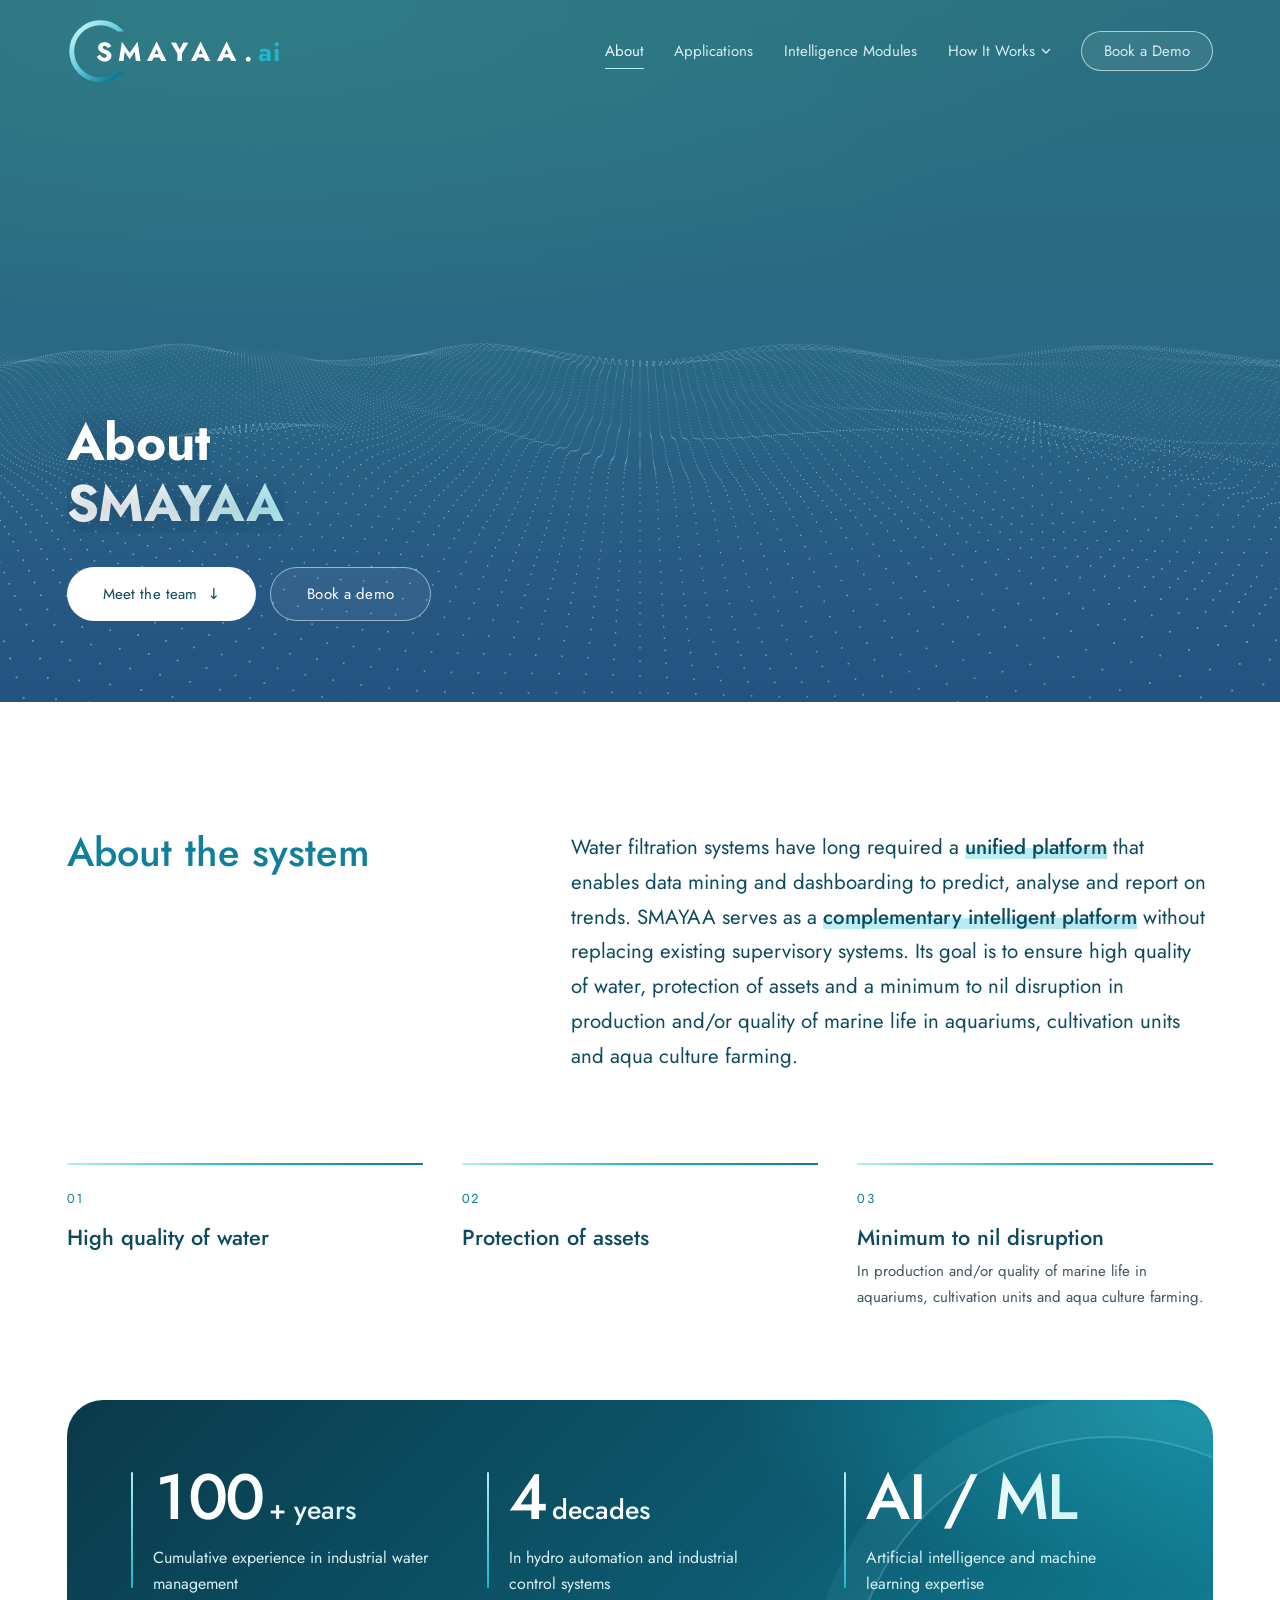
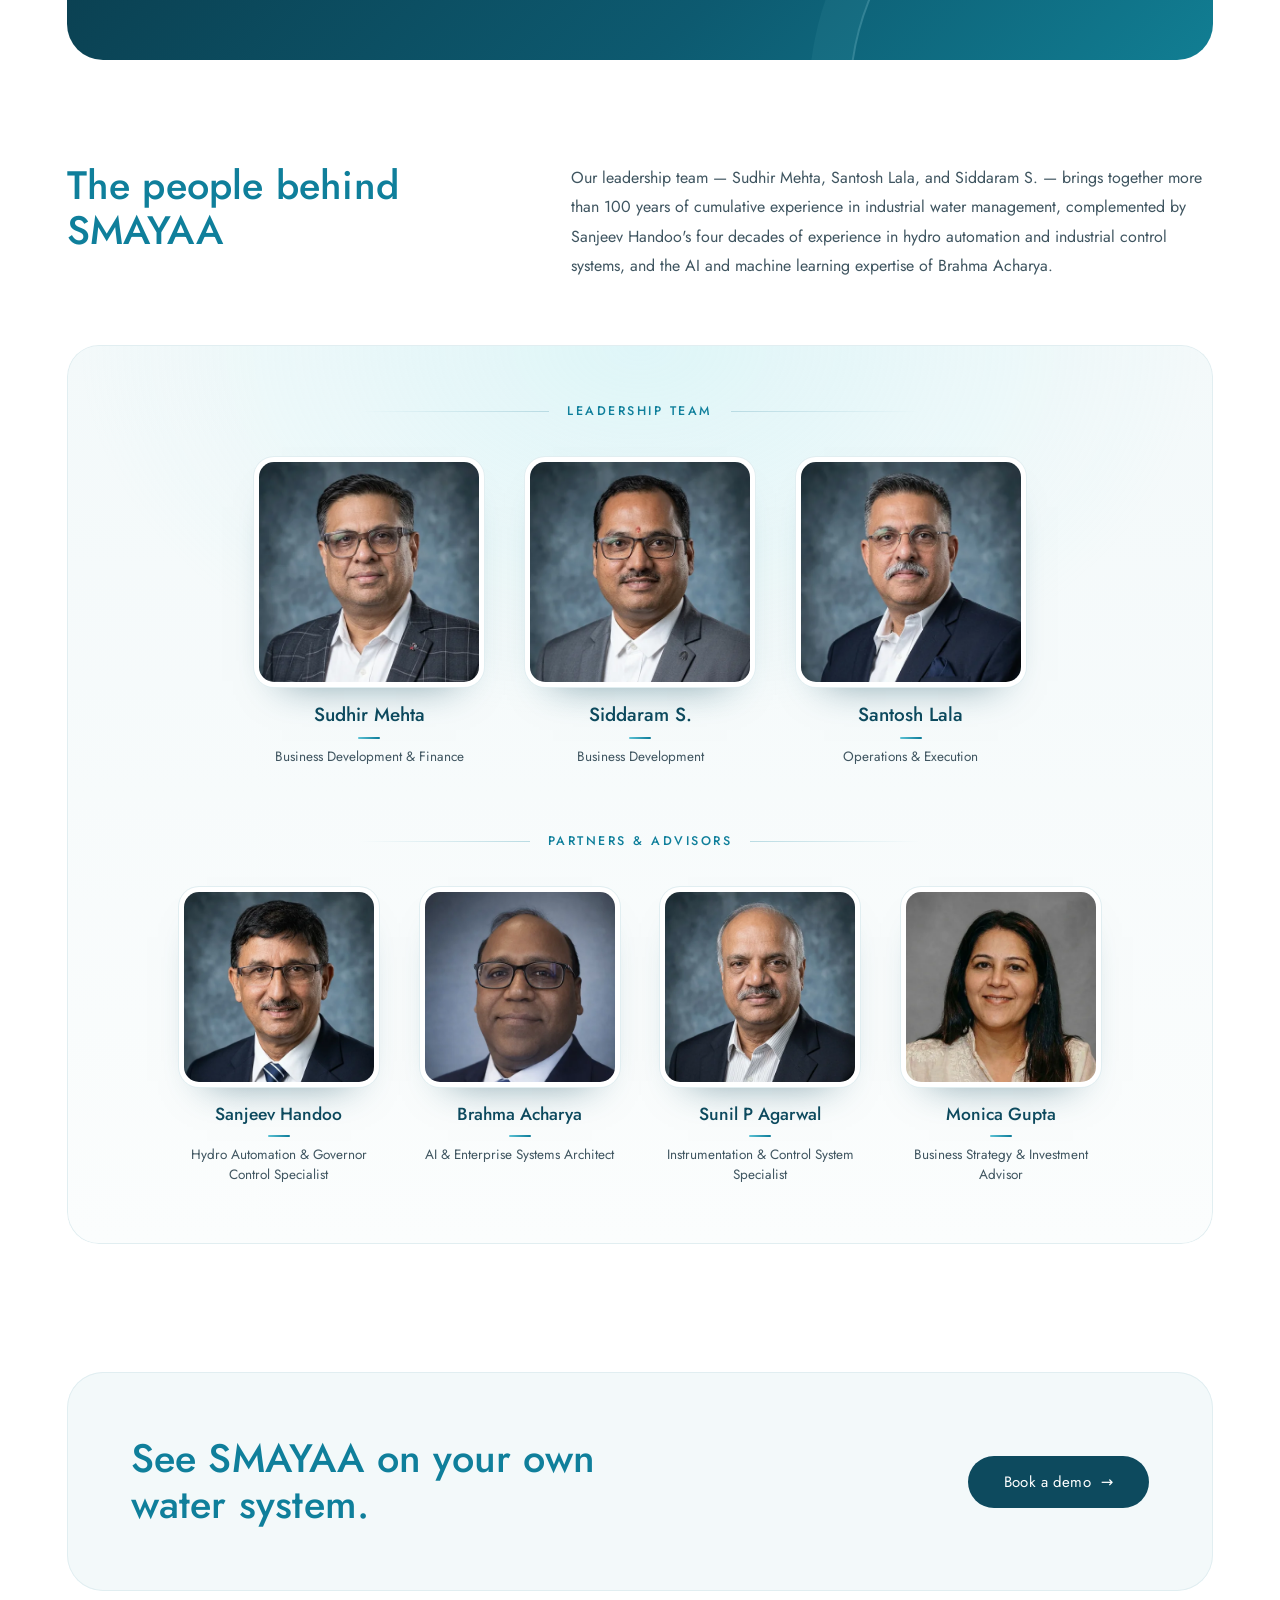
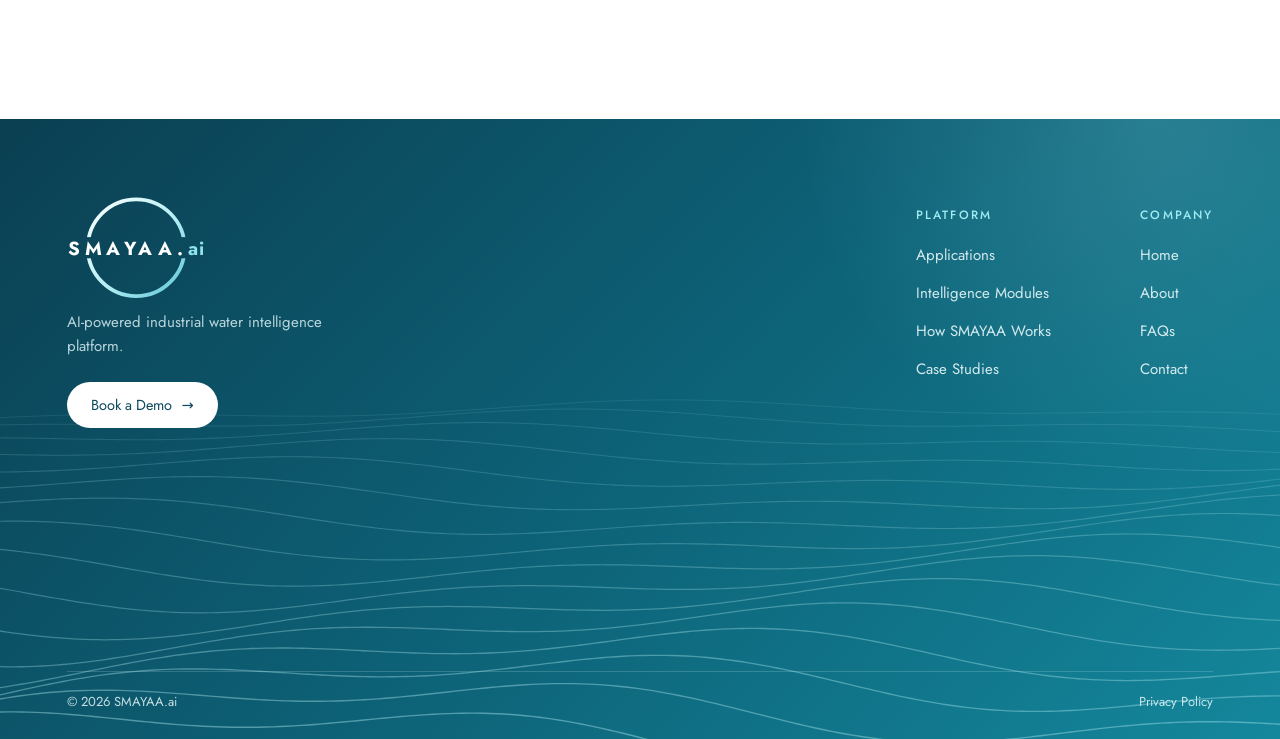
==== about.html @ 4ec18bd5 "Launch the full SMAYAA.ai website Replaces the coming-soon page with the full site: Home, About, App" ====
<!doctype html>
<html lang="en">
<head>
<meta charset="utf-8">
<meta name="viewport" content="width=device-width, initial-scale=1, viewport-fit=cover">
<title>About | The System And The People Behind SMAYAA | SMAYAA.ai</title>
<meta name="description" content="SMAYAA is a complementary intelligent platform for water systems, built by a team with more than 100 years of cumulative experience in industrial water management, four decades in hydro automation and industrial control, and AI and machine learning expertise.">
<meta name="robots" content="index, follow, max-image-preview:large">
<link rel="canonical" href="https://smayaa.ai/about">
<meta name="theme-color" content="#0d4a5e">
<meta property="og:type" content="website">
<meta property="og:site_name" content="SMAYAA.ai">
<meta property="og:title" content="About SMAYAA.ai | The System And The People Behind It">
<meta property="og:description" content="A complementary intelligent platform for water systems, and the team behind it.">
<meta property="og:url" content="https://smayaa.ai/about">
<meta name="twitter:card" content="summary_large_image">
<meta name="twitter:title" content="About SMAYAA.ai | The System And The People Behind It">
<meta name="twitter:description" content="A complementary intelligent platform for water systems, and the team behind it.">
<link rel="icon" href="data:image/svg+xml,%3Csvg xmlns='http://www.w3.org/2000/svg' viewBox='0 0 64 64'%3E%3Cdefs%3E%3ClinearGradient id='g' x1='0' y1='0' x2='1' y2='1'%3E%3Cstop offset='0' stop-color='%23b3eef3'/%3E%3Cstop offset='.5' stop-color='%235cc4d6'/%3E%3Cstop offset='1' stop-color='%230b7a98'/%3E%3C/linearGradient%3E%3C/defs%3E%3Ccircle cx='32' cy='32' r='26' fill='none' stroke='url(%23g)' stroke-width='8'/%3E%3C/svg%3E">
<link rel="preconnect" href="https://fonts.googleapis.com">
<link rel="preconnect" href="https://fonts.gstatic.com" crossorigin>
<link rel="stylesheet" href="https://fonts.googleapis.com/css2?family=Jost:wght@400;500;600&display=swap">
<script>document.documentElement.classList.add('js');</script>
<script type="application/ld+json">
{"@context":"https://schema.org","@graph":[
 {"@type":"WebPage","@id":"https://smayaa.ai/about","url":"https://smayaa.ai/about",
  "name":"About | SMAYAA.ai","isPartOf":{"@id":"https://smayaa.ai/#site"}},
 {"@type":"BreadcrumbList","itemListElement":[
  {"@type":"ListItem","position":1,"name":"Home","item":"https://smayaa.ai/"},
  {"@type":"ListItem","position":2,"name":"About","item":"https://smayaa.ai/about"}]}
]}
</script>
<link rel="stylesheet" href="assets/site.css?v=d2b06b60">
<style>
.btn-light{background:#fff;color:var(--deep)}
.btn-light:hover{color:#fff}
.btn-ghost{background:rgba(255,255,255,.06);border:1px solid rgba(232,247,249,.55);-webkit-backdrop-filter:blur(8px);backdrop-filter:blur(8px)}
.btn-ghost::before{background:rgba(255,255,255,.14)}

/* ---------- hero ---------- */
.hero-sub{height:clamp(560px,78vh,760px);max-height:none}
.hero-sub .wrap{padding-bottom:clamp(56px,9vh,110px)}
.hero-sub h1{font-size:clamp(34px,4vw,64px);line-height:1.18}
.hero-sub h1 .w{display:block;width:max-content;max-width:100%}
.hero-sub h1 .w:nth-child(2) span{background:linear-gradient(90deg,#fff 30%,#b3eef3);-webkit-background-clip:text;background-clip:text;color:transparent}
.hero-sub h1 .w>span,.hero-sub .rise{animation:lineUp 1s var(--ease) both}
.hero-sub h1 .w:nth-child(2)>span{animation-delay:.08s}
.hero-sub .rise{animation-name:riseIn}
@keyframes lineUp{from{transform:translateY(105%)}to{transform:none}}
@keyframes riseIn{from{opacity:0;transform:translateY(16px)}to{opacity:1;transform:none}}
.hero-act{display:flex;flex-wrap:wrap;gap:14px;margin-top:34px;pointer-events:auto;animation-delay:.3s!important}

/* key phrases: a soft highlighter sweeps in once the text is on screen */
.hl{background:linear-gradient(90deg,rgba(179,238,243,.85),rgba(92,196,214,.45)) no-repeat 0 88%/0% 38%;transition:background-size 1.1s var(--ease) .45s;color:var(--deep);font-weight:500}
.rv.in .hl,html:not(.js) .hl{background-size:100% 38%}

/* ---------- about the system ---------- */
.ab{padding:clamp(80px,10vw,150px) 0 clamp(60px,7vw,110px)}
.ab-top{display:grid;grid-template-columns:minmax(0,.8fr) minmax(0,1.2fr);gap:clamp(28px,6vw,110px);align-items:start}
.ab-top h2{margin:0}
.ab-lead{margin:0;font-size:clamp(19px,1.6vw,25px);line-height:1.7;color:var(--deep)}
.goals{display:grid;grid-template-columns:repeat(3,minmax(0,1fr));gap:clamp(18px,3vw,48px);list-style:none;margin:clamp(56px,7vw,100px) 0 0;padding:0}
.goal{position:relative;padding-top:26px}
.goal::before,.goal::after{content:"";position:absolute;left:0;right:0;top:0;height:1.5px;background:#dcecef}
.goal::after{background:linear-gradient(90deg,#b3eef3,#1fb6cb,#0b7a98);transform:scaleX(0);transform-origin:left;transition:transform 1.2s var(--ease) .2s}
.goal.in::after,html:not(.js) .goal::after{transform:none}
.goal .n{display:block;font-size:13px;letter-spacing:.14em;color:var(--teal);margin-bottom:14px;font-variant-numeric:tabular-nums}
.goal h3{margin:0 0 8px;font-size:clamp(20px,1.7vw,26px);font-weight:500;color:var(--deep);line-height:1.25}
.goal p{margin:0;color:var(--muted);line-height:1.7;font-size:15px}
.goals .goal:nth-child(2){transition-delay:.12s}.goals .goal:nth-child(3){transition-delay:.24s}
.goals .goal:nth-child(2)::after{transition-delay:.32s}.goals .goal:nth-child(3)::after{transition-delay:.44s}

/* ---------- experience band ---------- */
.xb{padding:0 0 clamp(70px,8vw,120px)}
.xb-box{position:relative;overflow:hidden;isolation:isolate;border-radius:36px;padding:clamp(36px,5vw,72px);color:#fff;display:grid;grid-template-columns:repeat(3,minmax(0,1fr));gap:36px clamp(24px,4vw,64px);
  background:radial-gradient(70% 120% at 100% 0%,rgba(31,182,203,.5),transparent 60%),linear-gradient(135deg,#0a3a4a,#0d5a70 60%,#117e93)}
.xb-box::after{content:"";position:absolute;z-index:-1;width:520px;aspect-ratio:1;right:-160px;bottom:-300px;border-radius:50%;border:2px solid rgba(179,238,243,.22);box-shadow:0 0 0 40px rgba(179,238,243,.05)}
.xs{position:relative;padding-left:22px}
.xs::before{content:"";position:absolute;left:0;top:8px;bottom:8px;width:2px;border-radius:2px;background:linear-gradient(180deg,#b3eef3,#1fb6cb)}
.xs b{display:block;font-size:clamp(44px,5vw,76px);line-height:1.05;font-weight:500;letter-spacing:-.02em;font-variant-numeric:tabular-nums;
  background:linear-gradient(90deg,#fff 30%,#b3eef3);-webkit-background-clip:text;background-clip:text;color:transparent}
.xs b small{font-size:.42em;margin-left:6px;letter-spacing:0}
.xs>span{display:block;margin-top:14px;color:#d6f2f6;line-height:1.6;max-width:28ch}
.xb-box .xs:nth-child(2){transition-delay:.12s}.xb-box .xs:nth-child(3){transition-delay:.24s}

/* ---------- people ---------- */
.pp{padding:0 0 clamp(80px,10vw,140px)}
.pp-top{display:grid;grid-template-columns:minmax(0,.8fr) minmax(0,1.2fr);gap:clamp(28px,6vw,110px);align-items:start;margin-bottom:clamp(44px,5vw,72px)}
.pp-top h2{margin:0}
.pp-top p{margin:0;font-size:clamp(16px,1.25vw,19px);line-height:1.85;color:var(--muted)}
/* people: one soft panel, centred groups; leadership a touch larger than partners */
.tpanel{position:relative;overflow:hidden;padding:clamp(36px,4.4vw,64px) clamp(18px,3vw,48px) clamp(40px,4.6vw,68px);border-radius:32px;
  background:radial-gradient(70% 60% at 50% 0%,rgba(179,238,243,.32),transparent 70%),linear-gradient(180deg,#f3f9fa,#fbfdfd);box-shadow:inset 0 0 0 1px #e1eef1}
.tgroup+.tgroup{margin-top:clamp(44px,5vw,72px)}
.tg-h{display:flex;align-items:center;justify-content:center;gap:18px;margin:0 auto clamp(26px,2.8vw,38px);max-width:560px;font-size:12.5px;font-weight:500;letter-spacing:.2em;text-transform:uppercase;color:var(--teal)}
.tg-h::before,.tg-h::after{content:"";flex:1;height:1px;background:linear-gradient(90deg,transparent,#b9dbe3)}
.tg-h::after{background:linear-gradient(90deg,#b9dbe3,transparent)}
.team{display:flex;flex-wrap:wrap;justify-content:center;gap:34px clamp(22px,3.2vw,48px);list-style:none;margin:0;padding:0}
.tm{position:relative;width:200px;text-align:center}
.team.lead .tm{width:230px}
html.js .tm.rv{transition:opacity .9s var(--ease),transform .9s var(--ease)}
.tm .ph{position:relative;display:block;aspect-ratio:1;border-radius:20px;margin-bottom:16px;padding:5px;background:#fff;
  box-shadow:0 0 0 1px #e1eef1,0 22px 40px -28px rgba(13,74,94,.6);transition:box-shadow .5s var(--ease),transform .5s var(--ease)}
.tm .ph img{display:block;width:100%;height:100%;border-radius:15px;object-fit:cover;object-position:50% 18%;transition:transform .8s var(--ease)}
.tm .ph{overflow:hidden}
.tm:hover .ph{transform:translateY(-5px);box-shadow:0 0 0 2px #5cc4d6,0 30px 46px -28px rgba(13,74,94,.6)}
.tm:hover .ph img{transform:scale(1.04)}
.tm h3{margin:0;font-size:17.5px;font-weight:500;line-height:1.3;color:var(--deep)}
.team.lead .tm h3{font-size:19px}
.tm h3::after{content:"";display:block;width:22px;height:2px;margin:9px auto 8px;border-radius:2px;background:linear-gradient(90deg,#5cc4d6,#0b7a98);transition:width .5s var(--ease)}
.tm:hover h3::after{width:44px}
.tm .k{display:block;font-size:13.5px;line-height:1.5;color:var(--muted)}

/* ---------- call to action ---------- */
.cta-band{padding:0 0 clamp(80px,10vw,140px)}
.cta-box{border-radius:36px;padding:clamp(36px,5vw,72px);display:flex;flex-wrap:wrap;align-items:center;justify-content:space-between;gap:24px 40px;background:var(--soft);box-shadow:inset 0 0 0 1px #e1eef1}
.cta-box h2{margin:0;max-width:22ch}

@media (max-width:900px){
  .ab-top,.pp-top{grid-template-columns:1fr}
  .goals,.xb-box{grid-template-columns:1fr}
}
@media (max-width:560px){
  .hero-act .btn{flex:1;justify-content:center;white-space:nowrap;padding-inline:18px}
  .team{gap:28px 14px}
  .tm,.team.lead .tm{width:calc(50% - 7px)}
  .tm .k{font-size:12.5px}
  .tpanel{border-radius:24px}
  .xb-box,.cta-box{border-radius:26px}
}
@media (prefers-reduced-motion:reduce){.hl,.goal::after{transition:none}}
</style>
</head>
<body>
<a class="sr-only" href="#main">Skip to content</a>

<div id="stage" aria-hidden="true"><svg id="opener" viewBox="30 120 1340 1180" xmlns="http://www.w3.org/2000/svg" role="img" aria-label="SMAYAA.ai">
        <defs>
          <linearGradient id="gTeal" gradientUnits="userSpaceOnUse" x1="150" y1="0" x2="850" y2="0">
            <stop offset="0" stop-color="#34b3c8"/><stop offset="1" stop-color="#009db6"/>
          </linearGradient>
          <linearGradient id="gDark" gradientUnits="userSpaceOnUse" x1="150" y1="0" x2="500" y2="0">
            <stop offset="0" stop-color="#006d88"/><stop offset="1" stop-color="#0a88a4"/>
          </linearGradient>
          <!-- pale cyan at the top left, deepening to blue-teal at the bottom right -->
          <linearGradient id="gRing" gradientUnits="userSpaceOnUse" x1="300" y1="308" x2="1100" y2="1108">
            <stop offset="0" stop-color="#b3eef3"/><stop offset="0.5" stop-color="#5cc4d6"/><stop offset="1" stop-color="#0b7a98"/>
          </linearGradient>
          <clipPath id="clipU"><path id="clipUPath"/></clipPath>
          <clipPath id="clipL"><path id="clipLPath"/></clipPath>
          <mask id="ringMask" maskUnits="userSpaceOnUse" x="0" y="0" width="1400" height="1440">
            <rect x="0" y="0" width="1400" height="1440" fill="#fff"/>
            <rect id="gap" x="700" y="708" width="1400" height="0" fill="#000"/><rect id="gapL" x="0" y="708" width="700" height="0" fill="#000"/>
          </mask>
          <g id="shade">
            <circle cx="700" cy="708" r="572" fill="#75d8e0"/>
            <g id="shadeShift">
              <path id="waveA" fill="url(#gTeal)" d="M-300 0 L1700 0 L1700 425 L1180 425 C1000 395 900 385 830 392 C700 410 640 490 615 580 C595 660 585 760 560 860 C530 970 450 1028 320 1026 L-300 1022 Z"/>
              <path id="waveB" fill="url(#gDark)" d="M-300 0 L497 0 C488 260 492 400 490 470 C488 560 430 620 360 665 C300 700 200 722 -300 730 Z"/>
              <path id="darkest" fill="#00586e" d="M-300 0 L345 0 C340 220 290 320 160 335 L-300 335 Z"/>
            </g>
          </g>
        </defs>
        <g id="sphere">
          <g clip-path="url(#clipU)"><use href="#shade"/></g>
          
          <g id="lines" fill="none" stroke="#b6eff2" stroke-width="4" stroke-linecap="round"></g>
          <g id="dots" fill="#b6eff2"></g>
          
        </g>
        <circle id="ring" cx="700" cy="708" r="565" fill="none" stroke="url(#gRing)" stroke-width="44" mask="url(#ringMask)" opacity="0"/>
        <g id="wordWrap">
          <text x="700" y="768" text-anchor="middle" font-family="'Century Gothic', Jost, Futura, sans-serif" font-size="166" font-weight="700"><tspan fill="#0d4f66" letter-spacing="40">SMAYAA.</tspan><tspan fill="#1fb6cb" letter-spacing="6">ai</tspan></text>
        </g>
      </svg></div>

<header class="hdr" id="hdr">
  <div class="wrap">
    <a class="brand" href="/" aria-label="SMAYAA.ai home">
      <span id="brandSlot"></span>
      <img class="brand-static" src="[data-uri]" alt="SMAYAA.ai" width="140" height="42">
    </a>
    <button class="burger" id="burger" aria-label="Open menu" aria-expanded="false" aria-controls="nav"><span></span></button>
    <nav class="nav" id="nav" aria-label="Main">
      <a href="about" data-nav="about" aria-current="page">About</a>
      <a href="applications" data-nav="applications">Applications</a>
      <a href="modules" data-nav="modules">Intelligence Modules</a>
      <div class="dd" id="dd">
        <button aria-expanded="false" aria-haspopup="true">How It Works <svg viewBox="0 0 10 6" aria-hidden="true"><path d="M1 1l4 4 4-4" fill="none" stroke="currentColor" stroke-width="1.4"/></svg></button>
        <div class="dd-menu">
          <a href="how-it-works" data-nav="how-it-works">How SMAYAA Works</a>
          <a href="case-studies" data-nav="case-studies">Case Studies</a>
        </div>
      </div>
      <a class="pill" href="book-a-demo" data-nav="book-a-demo" data-demo>Book a Demo</a>
    </nav>
  </div>
</header>

<main id="main">
  <section class="hero hero-sub" id="top" aria-labelledby="hero-title">
    <canvas id="net" aria-hidden="true"></canvas>
    <div class="wrap">
      <h1 id="hero-title"><span class="w"><span>About</span></span> <span class="w"><span>SMAYAA</span></span></h1>
      <div class="hero-act rise">
        <a class="btn btn-light" href="#people">Meet the team <span class="arr" aria-hidden="true">↓</span></a>
        <a class="btn btn-ghost" href="book-a-demo" data-demo>Book a demo</a>
      </div>
    </div>
  </section>

  <section class="ab" id="system" aria-labelledby="ab-title">
    <div class="wrap">
      <div class="ab-top">
        <h2 id="ab-title" class="rv">About the system</h2>
        <p class="ab-lead rv">Water filtration systems have long required a <span class="hl">unified platform</span> that enables data mining and dashboarding to predict, analyse and report on trends. SMAYAA serves as a <span class="hl">complementary intelligent platform</span> without replacing existing supervisory systems. Its goal is to ensure high quality of water, protection of assets and a minimum to nil disruption in production and/or quality of marine life in aquariums, cultivation units and aqua culture farming.</p>
      </div>
      <ol class="goals">
        <li class="goal rv"><span class="n">01</span><h3>High quality of water</h3></li>
        <li class="goal rv"><span class="n">02</span><h3>Protection of assets</h3></li>
        <li class="goal rv"><span class="n">03</span><h3>Minimum to nil disruption</h3><p>In production and/or quality of marine life in aquariums, cultivation units and aqua culture farming.</p></li>
      </ol>
    </div>
  </section>

  <section class="xb" aria-label="Experience">
    <div class="wrap">
      <div class="xb-box">
        <div class="xs rv"><b><span data-count="100">100</span><small>+ years</small></b><span>Cumulative experience in industrial water management</span></div>
        <div class="xs rv"><b><span data-count="4">4</span><small>decades</small></b><span>In hydro automation and industrial control systems</span></div>
        <div class="xs rv"><b>AI&nbsp;/&nbsp;ML</b><span>Artificial intelligence and machine learning expertise</span></div>
      </div>
    </div>
  </section>

  <section class="pp" id="people" aria-labelledby="pp-title">
    <div class="wrap">
      <div class="pp-top">
        <h2 id="pp-title" class="rv">The people behind SMAYAA</h2>
        <p class="rv">Our leadership team — Sudhir Mehta, Santosh Lala, and Siddaram S. — brings together more than 100 years of cumulative experience in industrial water management, complemented by Sanjeev Handoo's four decades of experience in hydro automation and industrial control systems, and the AI and machine learning expertise of Brahma Acharya.</p>
      </div>
      <div class="tpanel">
        <div class="tgroup">
          <h3 class="tg-h rv">Leadership Team</h3>
          <ul class="team lead">
            <li class="tm rv"><span class="ph"><img src="img/team-sudhir-mehta.webp" width="480" height="600" loading="lazy" decoding="async" alt="Sudhir Mehta"></span><h3>Sudhir Mehta</h3><span class="k">Business Development &amp; Finance</span></li>
            <li class="tm rv"><span class="ph"><img src="img/team-siddaram-s.webp" width="480" height="600" loading="lazy" decoding="async" alt="Siddaram S."></span><h3>Siddaram S.</h3><span class="k">Business Development</span></li>
            <li class="tm rv"><span class="ph"><img src="img/team-santosh-lala.webp" width="480" height="600" loading="lazy" decoding="async" alt="Santosh Lala"></span><h3>Santosh Lala</h3><span class="k">Operations &amp; Execution</span></li>
          </ul>
        </div>
        <div class="tgroup">
          <h3 class="tg-h rv">Partners &amp; Advisors</h3>
          <ul class="team">
            <li class="tm rv"><span class="ph"><img src="img/team-sanjeev-handoo.webp" width="480" height="600" loading="lazy" decoding="async" alt="Sanjeev Handoo"></span><h3>Sanjeev Handoo</h3><span class="k">Hydro Automation &amp; Governor Control Specialist</span></li>
            <li class="tm rv"><span class="ph"><img src="img/team-brahma.webp" width="480" height="600" loading="lazy" decoding="async" alt="Brahma Acharya"></span><h3>Brahma Acharya</h3><span class="k">AI &amp; Enterprise Systems Architect</span></li>
            <li class="tm rv"><span class="ph"><img src="img/team-sunil-p.webp" width="480" height="600" loading="lazy" decoding="async" alt="Sunil P Agarwal"></span><h3>Sunil P Agarwal</h3><span class="k">Instrumentation &amp; Control System Specialist</span></li>
            <li class="tm rv"><span class="ph"><img src="img/team-monica-gupta.webp" width="480" height="600" loading="lazy" decoding="async" alt="Monica Gupta"></span><h3>Monica Gupta</h3><span class="k">Business Strategy &amp; Investment Advisor</span></li>
          </ul>
        </div>
      </div>
    </div>
  </section>

  <section class="cta-band" aria-labelledby="cta-title">
    <div class="wrap">
      <div class="cta-box rv">
        <h2 id="cta-title">See SMAYAA on your own water system.</h2>
        <a class="btn" href="book-a-demo" data-demo>Book a demo <span class="arr" aria-hidden="true">→</span></a>
      </div>
    </div>
  </section>
</main>

<footer class="foot" id="contact">
  <canvas class="foot-wave" id="footWave" aria-hidden="true"></canvas>
  <div class="wrap">
    <div class="foot-top">
      <div class="foot-brand">
        <svg class="foot-logo" viewBox="0 0 440 300" role="img" aria-label="SMAYAA.ai">
          <defs>
            <linearGradient id="fRing" x1="0" y1="0" x2="1" y2="1"><stop offset="0" stop-color="#ffffff"/><stop offset=".55" stop-color="#b3eef3"/><stop offset="1" stop-color="#5cc4d6"/></linearGradient>
            <mask id="fGap" maskUnits="userSpaceOnUse" x="0" y="0" width="440" height="300"><rect width="440" height="300" fill="#fff"/><rect x="0" y="122" width="440" height="56" fill="#000"/></mask>
          </defs>
          <circle cx="220" cy="150" r="128" fill="none" stroke="url(#fRing)" stroke-width="10" mask="url(#fGap)"/>
          <text x="220" y="168" text-anchor="middle" font-family="'Century Gothic', Jost, Futura, sans-serif" font-size="50" font-weight="700"><tspan fill="#fff" letter-spacing="12">SMAYAA.</tspan><tspan fill="#8fe3ee" letter-spacing="2">ai</tspan></text>
        </svg>
        <p>AI-powered industrial water intelligence platform.</p>
        <a class="foot-cta" href="book-a-demo" data-demo>Book a Demo <span aria-hidden="true">→</span></a>
      </div>
      <nav class="foot-nav" aria-label="Footer">
        <div>
          <h2>Platform</h2>
          <a href="applications">Applications</a>
          <a href="modules">Intelligence Modules</a>
          <a href="how-it-works">How SMAYAA Works</a>
          <a href="case-studies">Case Studies</a>
        </div>
        <div>
          <h2>Company</h2>
          <a href="/">Home</a>
          <a href="about">About</a>
          <a href="faq">FAQs</a>
          <a href="book-a-demo#contact">Contact</a>
        </div>
      </nav>
    </div>
    <div class="foot-bot"><span>© 2026 SMAYAA.ai</span><a href="#contact">Privacy Policy</a></div>
  </div>
</footer>


<script src="assets/site.js?v=1c6a055c" defer></script>
<script src="assets/net.js?v=5e1564d4" defer></script>
<script src="assets/about.js?v=1290c23f" defer></script>
<script src="assets/logo.js?v=650fa6c9" defer></script>
</body>
</html>
---- assets/site.css ----
@font-face{font-family:Jost;font-weight:700;font-style:normal;src:url([data-uri]) format('woff2')}
:root{
  --ink:#16323d; --muted:#3f5560; --teal:#0f7f9b; --teal-2:#1fb6cb; --pale:#b3eef3; --line:#8fd6e1;
  --deep:#0d4a5e; --deeper:#0a3a4a; --bg:#fff; --soft:#f3f9fa;
  --pad:clamp(16px,5.2vw,88px); --max:1440px;
  --ease:cubic-bezier(.22,.8,.22,1);
}
*{box-sizing:border-box}
html{scroll-behavior:smooth;-webkit-text-size-adjust:100%}
body{margin:0;background:var(--bg);color:var(--ink);font:400 16px/1.6 Jost,'Century Gothic',Futura,system-ui,sans-serif;-webkit-font-smoothing:antialiased;overflow-x:hidden}
img,svg{display:block;max-width:100%}
a{color:inherit;text-decoration:none}
button{font:inherit;color:inherit;background:none;border:0;cursor:pointer}
:focus-visible{outline:2px solid var(--teal-2);outline-offset:3px;border-radius:6px}
.sr-only{position:absolute;width:1px;height:1px;overflow:hidden;clip:rect(0 0 0 0);white-space:nowrap}
.wrap{max-width:var(--max);margin:0 auto;padding-inline:var(--pad)}
h2{font-weight:500;font-size:clamp(28px,3.1vw,46px);line-height:1.15;color:var(--teal);margin:0 0 clamp(28px,4vw,56px);letter-spacing:.005em}
section{position:relative}

/* ---------- loader ---------- */
/* like the hosted coming-soon page: the loader is see-through, so the logo plays over the hero's blue gradient
   and particle wave from the first frame (it only catches "click to skip") */
#loader{position:fixed;inset:0;z-index:90;display:none;background:transparent}
html.loading #opener tspan:first-child{fill:#fff}
html.loading .scroll-cue{visibility:hidden}
#stage{position:fixed;z-index:95;left:50%;top:50%;width:0;height:0;display:none;pointer-events:none;will-change:left,top,width,height}
#stage svg,#brandSlot svg{width:100%;height:100%}
html.js.loading #loader,html.js #stage{display:block}
html.js.loading{overflow:hidden}
html.js.loading body{overflow:hidden}
#loader .skip{position:absolute;right:20px;bottom:18px;font-size:12px;letter-spacing:.18em;text-transform:uppercase;color:rgba(223,244,247,.7);opacity:0;animation:fadeIn .6s 1.2s forwards;z-index:1}
@keyframes fadeIn{to{opacity:1}}
#opener tspan{transition:fill .7s ease}
#opener.on-dark tspan:first-child{fill:#fff}

/* ---------- header ---------- */
.hdr{position:fixed;inset:0 0 auto;z-index:50;transition:background .4s,box-shadow .4s,backdrop-filter .4s}
.hdr .wrap{display:flex;align-items:center;justify-content:space-between;height:clamp(72px,8vw,104px);transition:height .4s var(--ease)}
.hdr.scrolled{background:rgba(9,58,74,.72);backdrop-filter:blur(14px) saturate(1.3);-webkit-backdrop-filter:blur(14px) saturate(1.3);box-shadow:0 8px 30px rgba(4,30,40,.18)}
.hdr.scrolled .wrap{height:68px}
.brand{display:flex;height:clamp(46px,5.2vw,76px);transition:height .4s var(--ease)}
.hdr.scrolled .brand{height:50px}
#brandSlot{display:block;height:100%;aspect-ratio:3.32}
html:not(.js) #brandSlot{display:none}
.brand-static{display:none;height:100%;width:auto}
html:not(.js) .brand-static{display:block}
.nav{display:flex;align-items:center;gap:clamp(14px,2.4vw,40px);font-size:15px;color:#e8f7f9}
.nav>a,.nav .dd>button{position:relative;padding:8px 0;opacity:.92;transition:opacity .2s}
.nav>a::after,.nav .dd>button::after{content:"";position:absolute;left:0;right:0;bottom:2px;height:1.5px;background:var(--pale);transform:scaleX(0);transform-origin:left;transition:transform .35s var(--ease)}
.nav>a:hover::after,.nav .dd>button:hover::after,.nav .dd.open>button::after{transform:scaleX(1)}
.nav>a:hover{opacity:1}
.nav .pill{padding:7px 22px;border:1px solid rgba(220,245,248,.75);border-radius:999px;background:rgba(255,255,255,.08);transition:background .25s,color .25s}
.nav .pill::after{display:none}
.nav .pill:hover,.nav .pill[aria-current=page]{background:#fff;color:var(--deep)}
.dd{position:relative}
.dd>button{display:flex;align-items:center;gap:6px}
.dd>button svg{width:10px;transition:transform .3s}
.dd.open>button svg{transform:rotate(180deg)}
.dd-menu{position:absolute;top:calc(100% + 10px);left:50%;translate:-50% 0;min-width:220px;padding:8px;border-radius:14px;background:#fff;color:var(--ink);box-shadow:0 18px 50px rgba(4,40,55,.22);opacity:0;visibility:hidden;transform:translateY(-6px);transition:.25s var(--ease)}
.dd.open .dd-menu{opacity:1;visibility:visible;transform:none}
.dd-menu a{display:block;padding:10px 14px;border-radius:9px;font-size:14px}
.dd-menu a:hover{background:var(--soft);color:var(--teal)}
.nav>*{transition:opacity .6s var(--ease),transform .6s var(--ease)}
html.js:not(.ready) .hdr .nav>*{opacity:0;transform:translateY(-8px)}
html.ready .nav>*:nth-child(2){transition-delay:.06s}html.ready .nav>*:nth-child(3){transition-delay:.12s}
html.ready .nav>*:nth-child(4){transition-delay:.18s}html.ready .nav>*:nth-child(5){transition-delay:.24s}html.ready .nav>*:nth-child(6){transition-delay:.3s}
.burger{display:none;width:44px;height:44px;border-radius:50%;border:1px solid rgba(220,245,248,.6);place-items:center}
.burger span,.burger span::before,.burger span::after{display:block;width:18px;height:1.6px;background:#fff;position:relative;transition:.3s}
.burger span::before,.burger span::after{content:"";position:absolute;left:0}
.burger span::before{top:-6px}.burger span::after{top:6px}
.menu-open .burger span{background:transparent}
.menu-open .burger span::before{top:0;transform:rotate(45deg)}
.menu-open .burger span::after{top:0;transform:rotate(-45deg)}
@media (max-width:920px){
  .burger{display:grid}
  .nav{position:fixed;inset:0;z-index:-1;flex-direction:column;justify-content:center;gap:22px;font-size:22px;background:linear-gradient(160deg,#0b4457,#0d6b80);clip-path:circle(0 at calc(100% - 40px) 40px);transition:clip-path .6s var(--ease)}
  .menu-open .nav{clip-path:circle(150% at calc(100% - 40px) 40px)}
  .dd-menu{position:static;translate:none;box-shadow:none;background:transparent;color:#e8f7f9;display:none;text-align:center}
  .dd.open .dd-menu{display:block}
  .dd-menu a:hover{background:rgba(255,255,255,.1);color:#fff}
  .dd>button{margin:0 auto}
  .dd-menu a{font-size:17px}
  .nav .dd-menu a[aria-current=page]{color:#9fecf2}
}

/* ---------- hero ---------- */
.hero{height:100vh;height:100svh;min-height:560px;max-height:1100px;color:#fff;overflow:hidden;
  background:radial-gradient(120% 80% at 20% 0%,#2f7c86 0%,transparent 60%),linear-gradient(180deg,#2b7180 0%,#2a6984 45%,#2b5d8c 100%)}
#net{position:absolute;inset:0;width:100%;height:100%;pointer-events:none}
.hero::after{content:"";position:absolute;inset:auto 0 0;height:45%;background:linear-gradient(180deg,transparent,rgba(30,74,120,.55));pointer-events:none}
.hero .wrap{position:relative;z-index:2;height:100%;display:flex;flex-direction:column;justify-content:flex-end;padding-bottom:clamp(64px,12vh,150px);pointer-events:none}
.hero h1{margin:0;max-width:30em;font-weight:700;font-size:clamp(30px,3.5vw,58px);line-height:1.22;letter-spacing:-.005em;color:#fff;text-shadow:0 4px 30px rgba(5,40,60,.35)}
/* the last phrase rotates: machine learning -> predictive analytics -> engineering intelligence */
.hero .rot{display:inline-grid;vertical-align:bottom;overflow:hidden;padding-bottom:.08em;margin-bottom:-.08em}
.hero .rw{grid-area:1/1;color:#9fecf2;text-shadow:0 4px 26px rgba(5,40,60,.35);white-space:nowrap;transform:translateY(105%);opacity:0;transition:transform .5s var(--ease),opacity .3s}
.hero .rw.on{transform:none;opacity:1}
.hero .rw.out{transform:translateY(-105%);opacity:0}
.hero .hint{margin-top:18px;font-size:13px;letter-spacing:.2em;text-transform:uppercase;color:rgba(225,247,250,.7)}
.hero h1 .w{display:inline-block;overflow:hidden;vertical-align:bottom}
.hero h1 .w>span{display:inline-block;transform:translateY(105%);transition:transform 1s var(--ease)}
html.ready .hero h1 .w>span,html:not(.js) .hero h1 .w>span{transform:none}
.scroll-cue{position:absolute;right:var(--pad);bottom:clamp(64px,11vh,150px);z-index:2;width:26px;height:42px;border:1.5px solid rgba(225,247,250,.7);border-radius:14px}
.scroll-cue::after{content:"";position:absolute;left:50%;top:8px;width:3px;height:8px;margin-left:-1.5px;border-radius:2px;background:#fff;animation:cue 1.8s infinite}
@media (max-width:600px){.scroll-cue{display:none}}
.menu-open .hdr{backdrop-filter:none;-webkit-backdrop-filter:none}
@keyframes cue{0%{opacity:0;transform:translateY(0)}30%{opacity:1}100%{opacity:0;transform:translateY(14px)}}

/* ---------- buttons ---------- */
.btn{display:inline-flex;align-items:center;gap:10px;padding:14px 36px;border-radius:999px;background:var(--deep);color:#fff;font-size:15px;letter-spacing:.01em;position:relative;overflow:hidden;isolation:isolate;transition:transform .3s var(--ease),box-shadow .3s}
.btn::before{content:"";position:absolute;inset:0;z-index:-1;background:linear-gradient(110deg,#0b7a98,#1fb6cb);transform:translateX(-101%);transition:transform .5s var(--ease)}
.btn:hover{transform:translateY(-2px);box-shadow:0 12px 30px rgba(13,74,94,.28)}
.btn:hover::before{transform:none}
.btn .arr{transition:transform .3s var(--ease)}
.btn:hover .arr{transform:translateX(4px)}

/* ---------- footer ---------- */
.foot{color:#e8f7f9;background:linear-gradient(135deg,#0b3f52 0%,#0d6176 50%,#14879c 100%);padding:clamp(60px,7vw,110px) 0 26px;position:relative;overflow:hidden;isolation:isolate}
.foot::before{content:"";position:absolute;z-index:-1;width:60vw;aspect-ratio:1;right:-20vw;top:-30vw;border-radius:50%;background:radial-gradient(circle,rgba(179,238,243,.16),transparent 65%);pointer-events:none}
.foot-wave{position:absolute;z-index:-1;left:0;bottom:0;width:100%;height:clamp(220px,30vw,380px);display:block}
.foot-top{display:grid;grid-template-columns:minmax(0,1fr) auto;gap:48px clamp(30px,8vw,140px);align-items:start;padding-bottom:clamp(150px,19vw,260px)}
.foot-logo{display:block;width:clamp(140px,13vw,190px);margin:-18px 0 6px -14px}
.foot-brand p{margin:0 0 24px;max-width:30ch;font-size:15px;line-height:1.6;color:rgba(223,244,247,.82)}
.foot-cta{display:inline-flex;align-items:center;gap:10px;padding:11px 24px;border-radius:999px;font-size:14.5px;color:var(--deep);background:#fff;transition:transform .3s var(--ease),box-shadow .3s}
.foot-cta span{transition:transform .3s var(--ease)}
.foot-cta:hover{transform:translateY(-2px);box-shadow:0 14px 30px -12px rgba(2,25,35,.55)}
.foot-cta:hover span{transform:translateX(4px)}
.foot-nav{display:grid;grid-template-columns:repeat(2,auto);gap:30px clamp(40px,7vw,120px)}
.foot-nav div{display:flex;flex-direction:column;align-items:flex-start;gap:14px}
.foot-nav h2{margin:0 0 6px;font-size:12px;font-weight:500;letter-spacing:.18em;text-transform:uppercase;color:#9fecf2}
.foot-nav a{position:relative;font-size:15px;opacity:.9;transition:opacity .2s}
.foot-nav a::after{content:"";position:absolute;left:0;right:0;bottom:-3px;height:1px;background:currentColor;transform:scaleX(0);transform-origin:left;transition:transform .35s var(--ease)}
.foot-nav a:hover{opacity:1}
.foot-nav a:hover::after{transform:none}
.foot-bot{position:relative;display:flex;justify-content:space-between;gap:20px;padding-top:20px;border-top:1px solid rgba(223,244,247,.18);font-size:13px;color:rgba(232,247,249,.85)}
.foot-bot a:hover{color:#fff}
@media (max-width:820px){.foot-top{grid-template-columns:1fr}}


/* ---------- reveal ---------- */
html.js .rv{opacity:0;transform:translateY(28px);transition:opacity .9s var(--ease),transform .9s var(--ease)}
html.js .rv.in{opacity:1;transform:none}
@media (prefers-reduced-motion:reduce){
  *,*::before,*::after{animation-duration:.01ms!important;animation-iteration-count:1!important;transition-duration:.01ms!important;scroll-behavior:auto!important}
  html.js.loading #loader{display:none}
  html.js #stage{visibility:hidden}
  html.js.loading,html.js.loading body{overflow:auto}
}
.cv{content-visibility:auto;contain-intrinsic-size:auto 900px}
.nav>a[aria-current=page]{opacity:1}.nav>a[aria-current=page]::after{transform:scaleX(1)}
.nav .dd:has([aria-current=page])>button{opacity:1}.nav .dd:has([aria-current=page])>button::after{transform:scaleX(1)}
.dd-menu a[aria-current=page]{color:var(--teal);font-weight:500}

/* ---------- touch screens: finger-sized hit areas (invisible, the layout does not move) ---------- */
@media (pointer:coarse){
  .foot-nav a,.foot-bot a,.cf-more,.cf-dots button,.cd .copy,.tools button,.ly .go{position:relative}
  .foot-nav a::before,.foot-bot a::before,.cf-more::before,.cd .copy::before,.tools button::before,.ly .go::before{content:"";position:absolute;inset:-9px -8px}
  .cf-dots button::before{content:"";position:absolute;inset:-16px -4px}
}
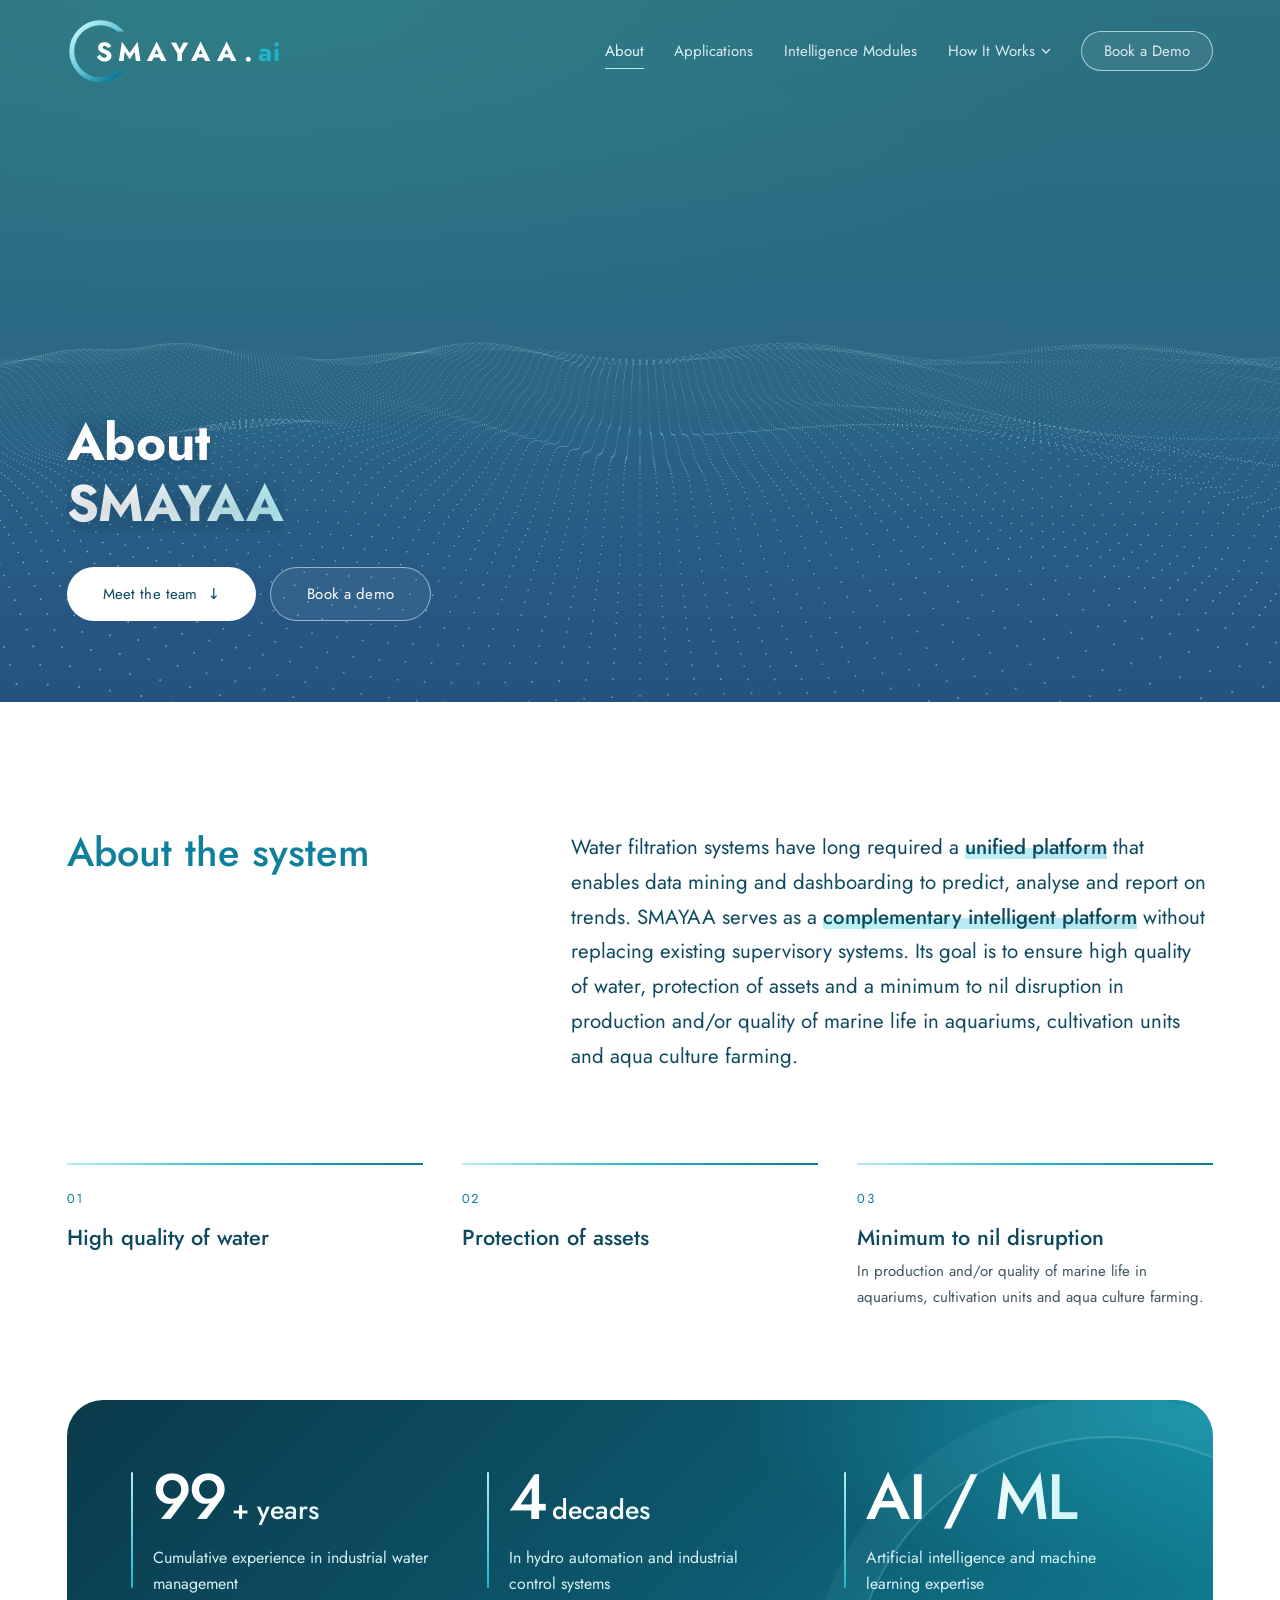
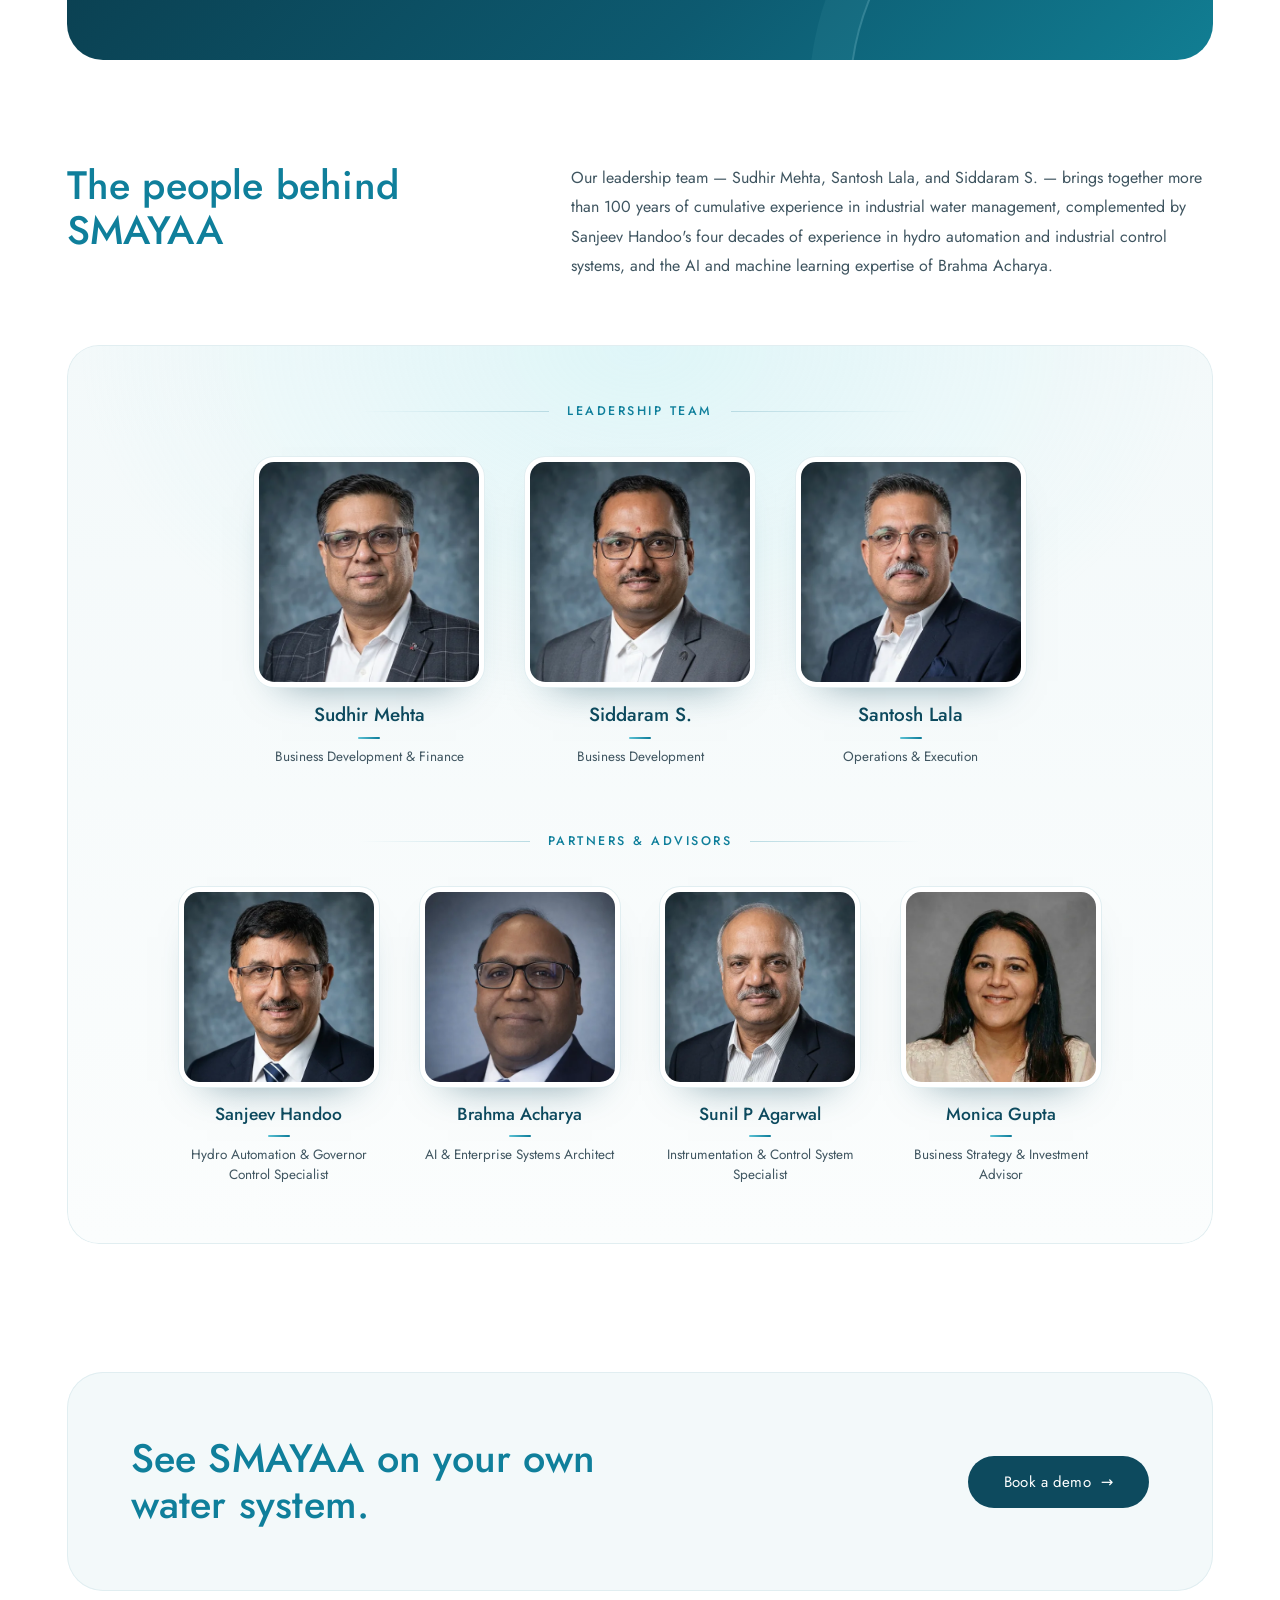
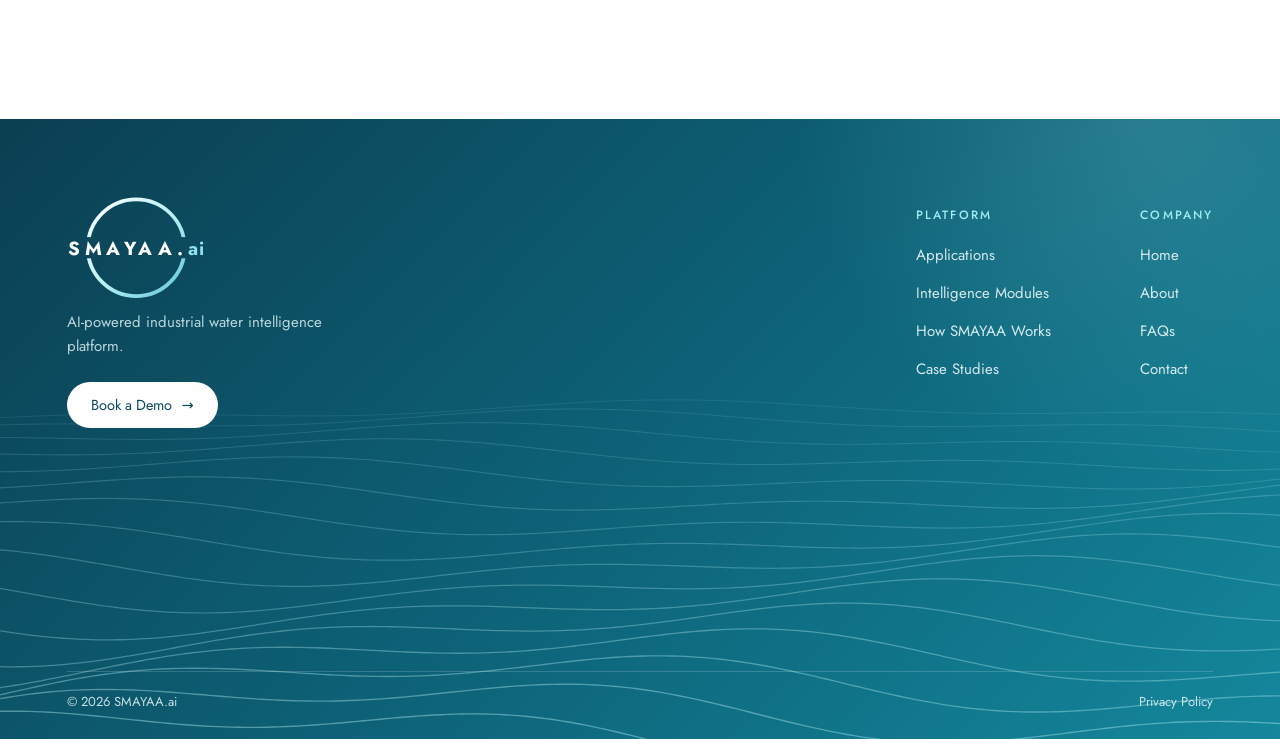
==== commit 2eea1eae: "Home: demo video pop-up on "See how it works" - The button opens the SMAYAA.ai demo video (1080p web" ====
--- a/about.html
+++ b/about.html
@@ -309,7 +309,7 @@
 </footer>
 
 
-<script src="assets/site.js?v=1c6a055c" defer></script>
+<script src="assets/site.js?v=27d7c2ec" defer></script>
 <script src="assets/net.js?v=5e1564d4" defer></script>
 <script src="assets/about.js?v=1290c23f" defer></script>
 <script src="assets/logo.js?v=650fa6c9" defer></script>
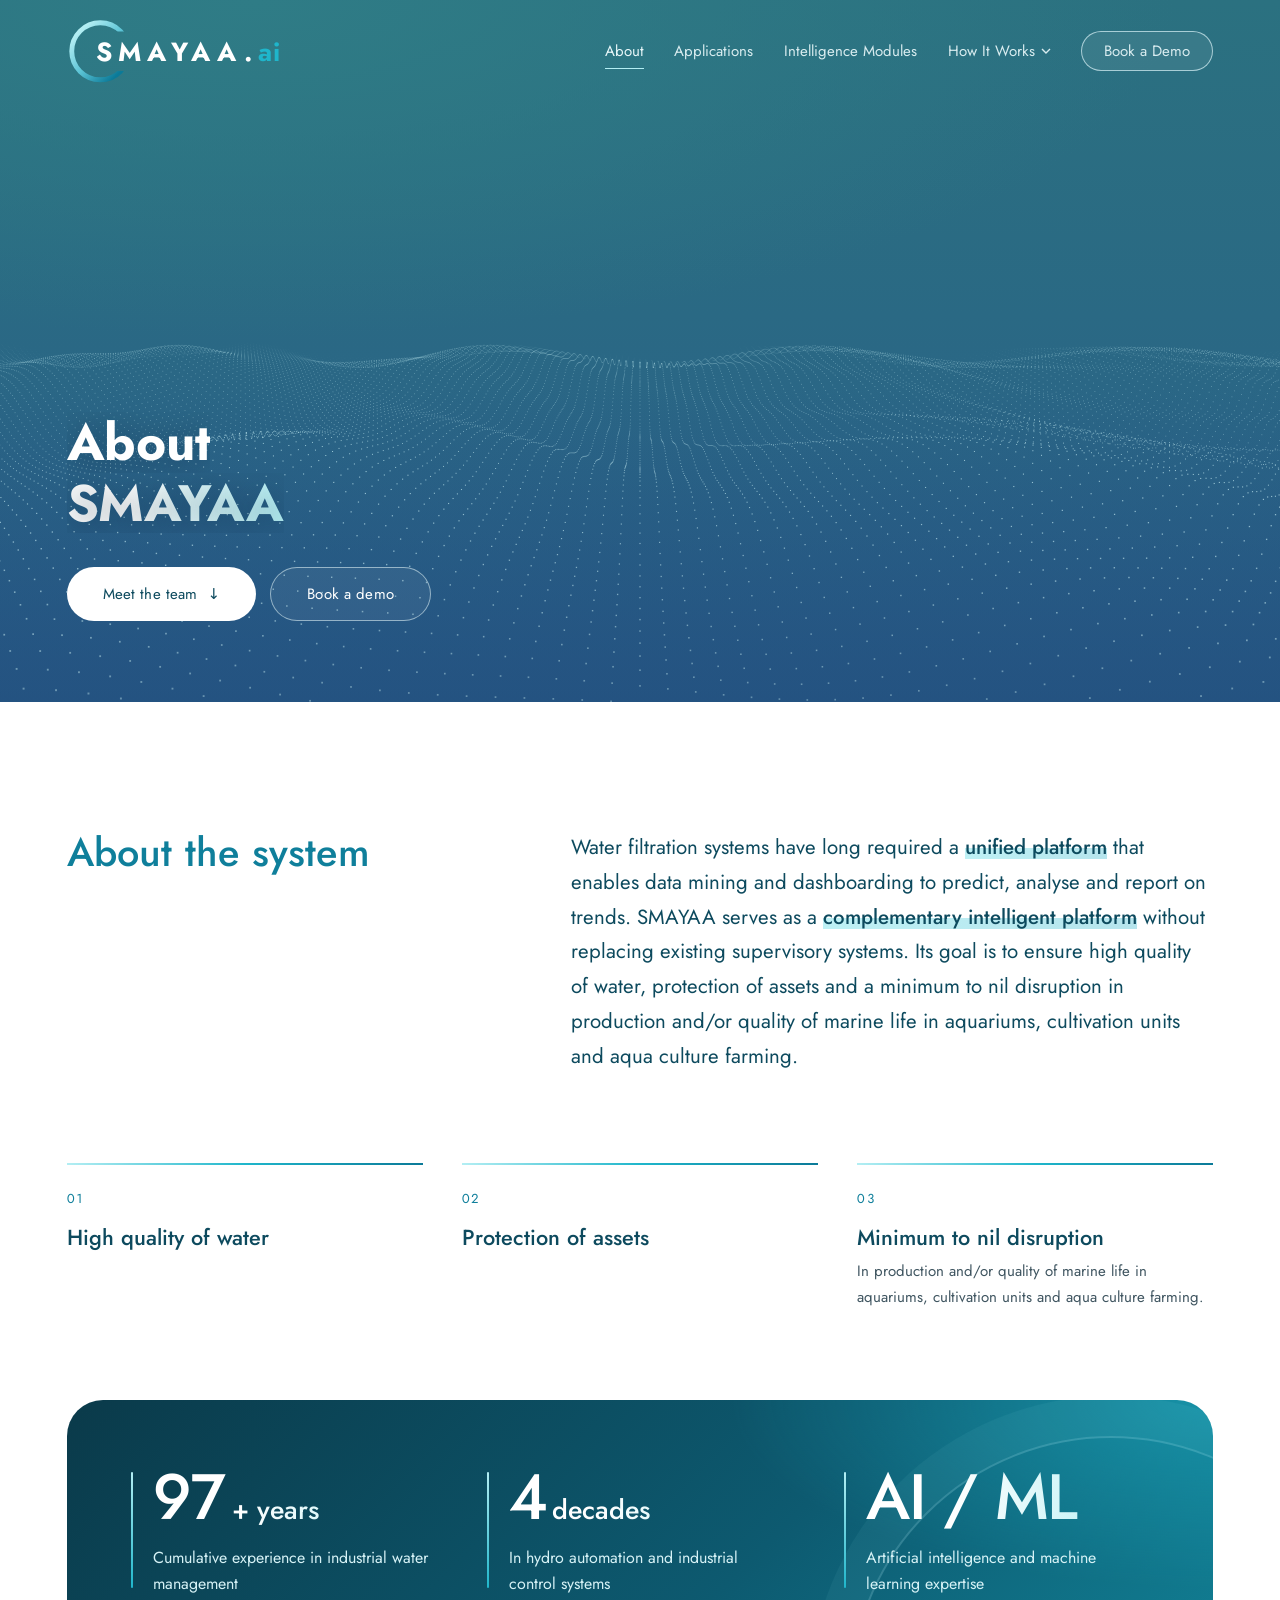
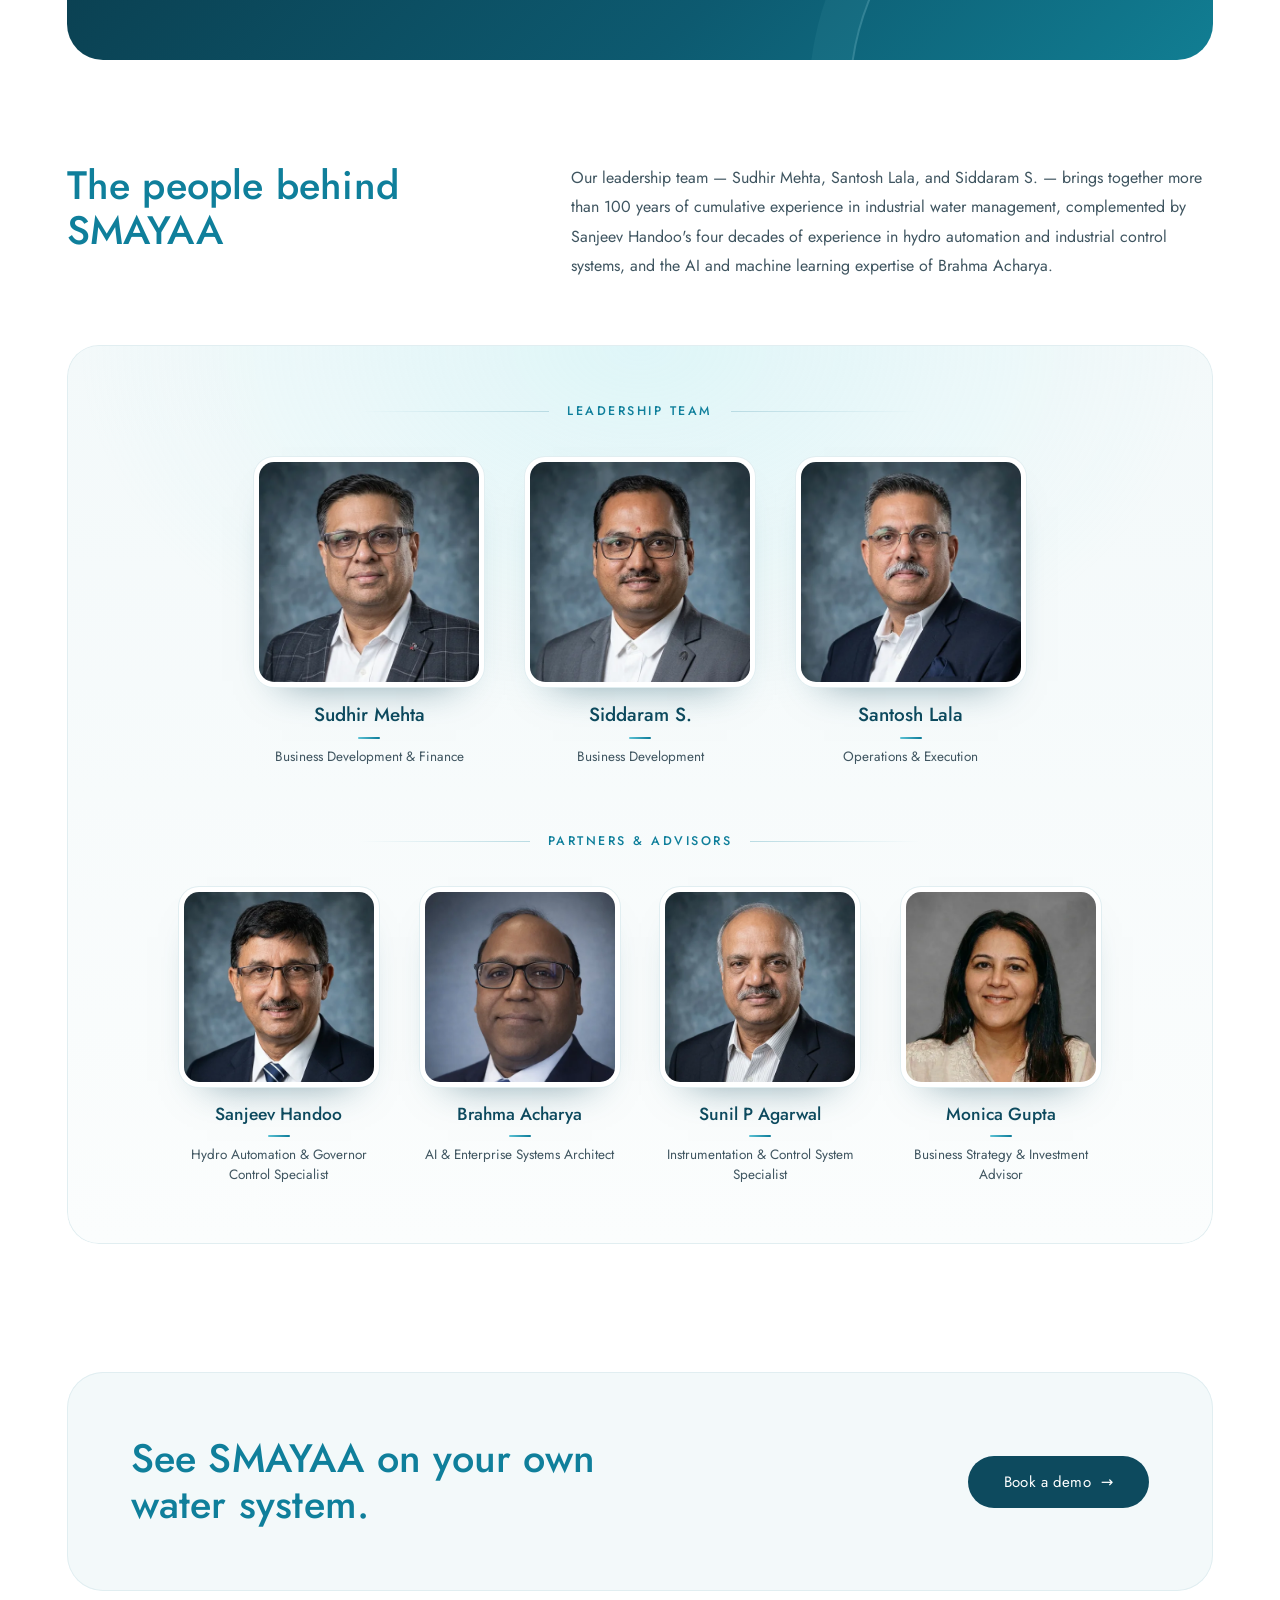
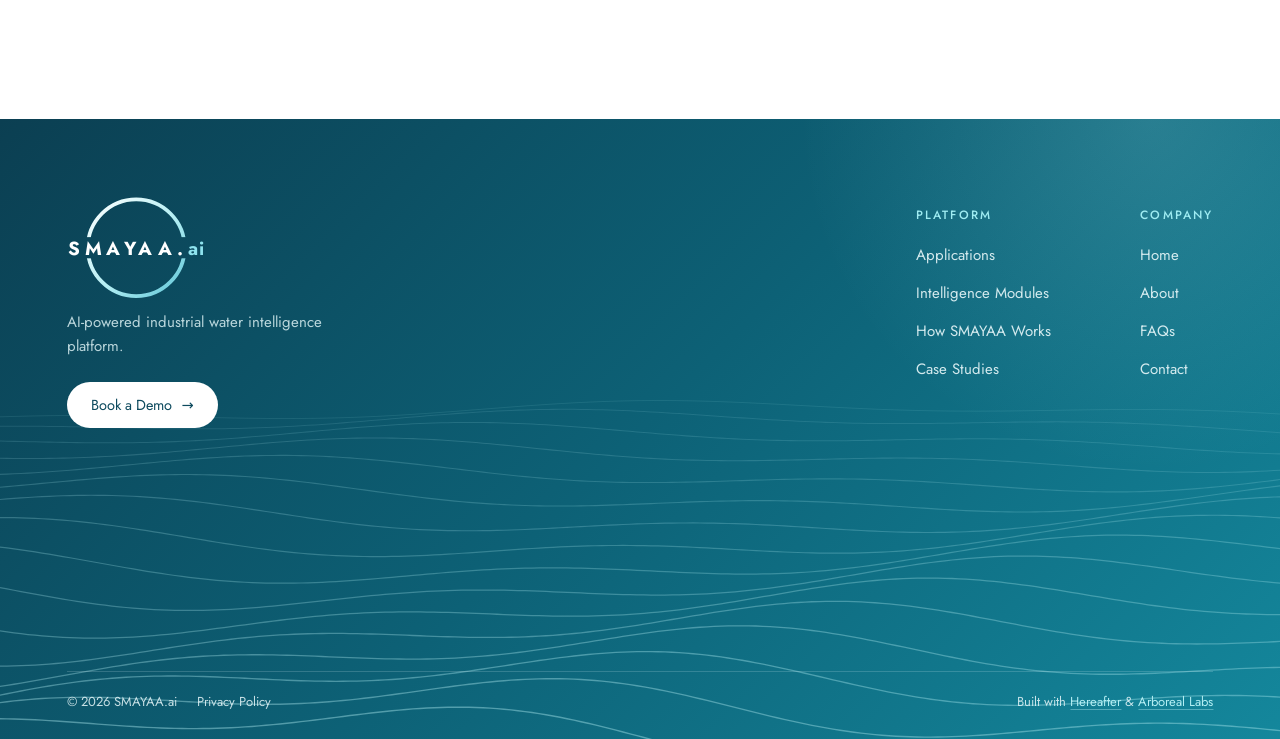
==== commit 0d0b7dcb: "Footer credit; fix module navigator overflow, edge badge overlap, timeline dot on narrow windows Co-" ====
--- a/about.html
+++ b/about.html
@@ -30,7 +30,7 @@
   {"@type":"ListItem","position":2,"name":"About","item":"https://smayaa.ai/about"}]}
 ]}
 </script>
-<link rel="stylesheet" href="assets/site.css?v=d2b06b60">
+<link rel="stylesheet" href="assets/site.css?v=c25bb841">
 <style>
 .btn-light{background:#fff;color:var(--deep)}
 .btn-light:hover{color:#fff}
@@ -304,7 +304,7 @@
         </div>
       </nav>
     </div>
-    <div class="foot-bot"><span>© 2026 SMAYAA.ai</span><a href="#contact">Privacy Policy</a></div>
+    <div class="foot-bot"><span class="fb-l"><span>© 2026 SMAYAA.ai</span><a href="#contact">Privacy Policy</a></span><span class="fb-credit">Built with <a href="https://www.hereafter.co.in/" target="_blank" rel="noopener">Hereafter</a> &amp; <a href="https://arboreallabs.com/website-solutions" target="_blank" rel="noopener">Arboreal Labs</a></span></div>
   </div>
 </footer>
 
--- a/assets/site.css
+++ b/assets/site.css
@@ -133,6 +133,11 @@
 .foot-nav a:hover::after{transform:none}
 .foot-bot{position:relative;display:flex;justify-content:space-between;gap:20px;padding-top:20px;border-top:1px solid rgba(223,244,247,.18);font-size:13px;color:rgba(232,247,249,.85)}
 .foot-bot a:hover{color:#fff}
+.fb-l{display:flex;gap:20px;flex-wrap:wrap}
+.fb-credit{text-align:right}
+.fb-credit a{color:#b3eef3;text-decoration:underline;text-decoration-color:rgba(179,238,243,.4);text-underline-offset:3px;transition:color .2s,text-decoration-color .2s}
+.fb-credit a:hover{text-decoration-color:#fff}
+@media (max-width:600px){.foot-bot{flex-direction:column;align-items:flex-start;gap:10px}.fb-credit{text-align:left}}
 @media (max-width:820px){.foot-top{grid-template-columns:1fr}}
 
 
